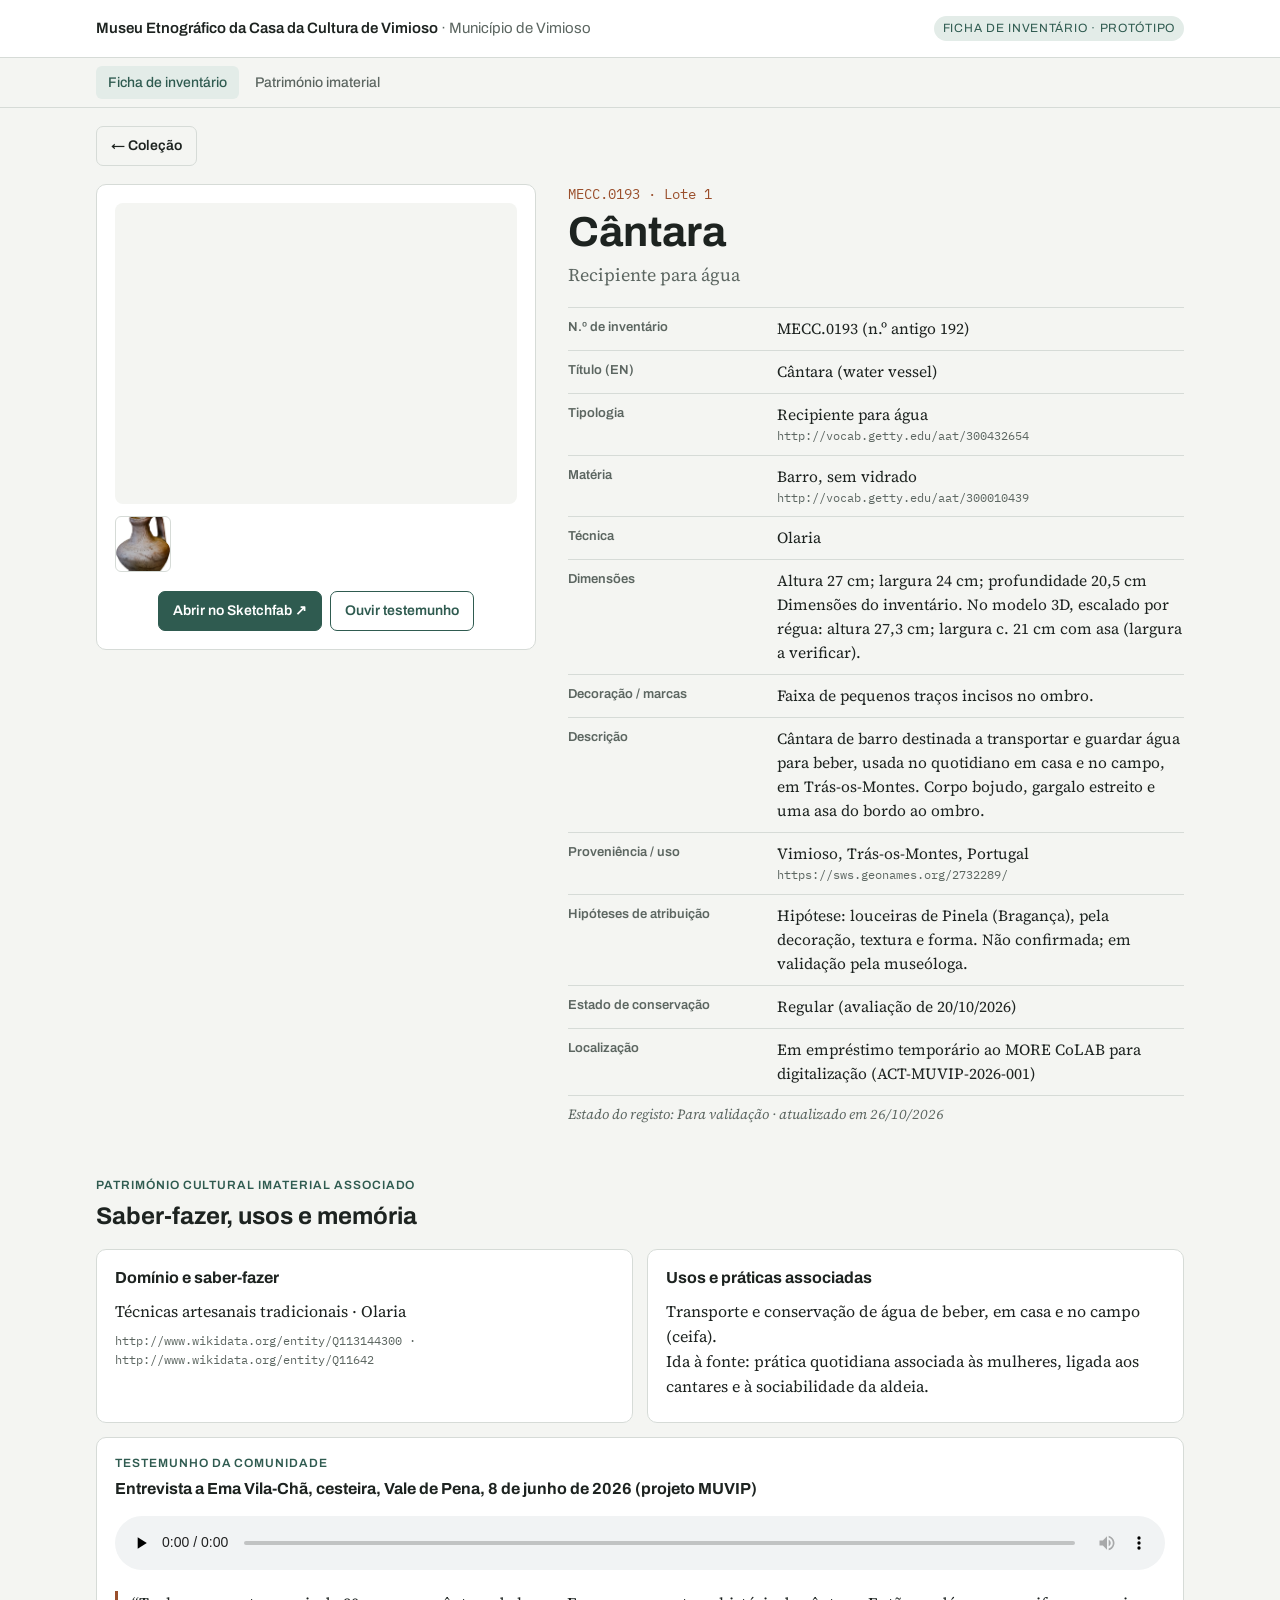
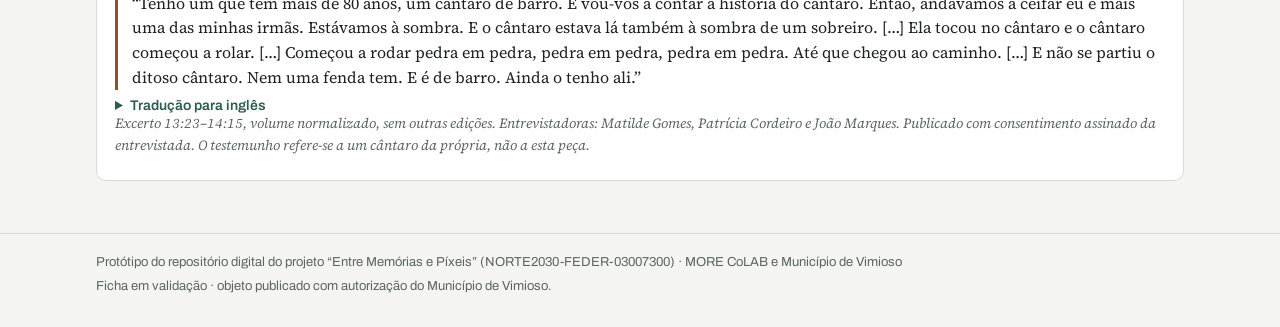
==== ficha.html @ 28cc8ef2 "Add files via upload" ====
<!doctype html>
<html lang="pt">
<head>
<meta charset="utf-8">
<meta name="viewport" content="width=device-width, initial-scale=1">
<title>Ficha de inventário – Coleção Digital da Casa da Cultura de Vimioso</title>
<link rel="preconnect" href="https://fonts.googleapis.com">
<link rel="preconnect" href="https://fonts.gstatic.com" crossorigin>
<link rel="stylesheet" href="https://fonts.googleapis.com/css2?family=Archivo:wght@400;500;600;700&family=Source+Serif+4:ital,opsz,wght@0,8..60,400;0,8..60,600;1,8..60,400&family=IBM+Plex+Mono:wght@400;500&display=swap">
<link rel="stylesheet" href="style.css">
<style>body{margin:0}</style>
</head>
<body>
<header class="mast">
  <div class="wrap">
    <div class="inst">Museu Etnográfico da Casa da Cultura de Vimioso <span>· Município de Vimioso</span></div>
    <span class="badge">Ficha de inventário · protótipo</span>
  </div>
</header>

<nav class="secbar" aria-label="Secções da ficha">
  <div class="wrap">
    <a href="#ficha" data-sec="ficha">Ficha de inventário</a>
    <a href="#pci" data-sec="pci">Património imaterial</a>
  </div>
</nav>

<main id="app" class="wrap"><p class="muted" style="padding-top:28px">A carregar a ficha…</p></main>

<footer>
  <div class="wrap">
    <span>Protótipo do repositório digital do projeto “Entre Memórias e Píxeis” (NORTE2030-FEDER-03007300) · MORE CoLAB e Município de Vimioso</span>
    <span>Ficha em validação · objeto publicado com autorização do Município de Vimioso.</span>
  </div>
</footer>

<script src="core.js"></script>
<script>
(function () {
  var C = COL, esc = C.esc, has = C.has, row = C.row, app = document.getElementById('app');
  var id = new URLSearchParams(location.search).get('id');
  var o, imgIndex = 0;

  function render() {
    var a = C.assess(o), imgs = o.images || [], im = imgs[imgIndex] || imgs[0];
    document.title = o.inv + ' ' + o.title_pt + ' – Coleção Digital da Casa da Cultura de Vimioso';
    var h = '<div class="crumbs"><a class="btn quiet" href="./">← Coleção</a></div>';
    h += '<section class="record" id="ficha"><div class="figure">';
    if (has(o.viewer_url)) h += '<iframe class="viewer3d" title="Modelo 3D – ' + esc(o.title_pt) + '" src="' + esc(o.viewer_url) + '" allow="autoplay; fullscreen; xr-spatial-tracking" allowfullscreen></iframe>';
    else h += '<div class="main">' + (im ? '<img src="' + esc(C.imgSrc(im)) + '" alt="' + esc(im.alt || o.title_pt) + '">' : '<span class="muted">Sem imagem</span>') + '</div>';
    if (has(o.viewer_url) && imgs.length) h += '<div class="thumbs">' + imgs.map(function (x, i) { return '<a href="' + esc(C.imgSrc(x)) + '" target="_blank" rel="noopener"><img src="' + esc(C.imgSrc(x)) + '" alt="' + esc(x.alt || '') + '" style="width:56px;height:56px;object-fit:cover;border:1px solid var(--rule);border-radius:6px"></a>'; }).join('') + '</div>';
    h += '<div class="actions">';
    if (has(o.viewer_page)) h += '<a class="btn solid" href="' + esc(o.viewer_page) + '" target="_blank" rel="noopener">Abrir no Sketchfab ↗</a>';
    if (has(o.testimony_audio) || has(o.testimony_quote)) h += '<a class="btn" href="#testemunho">Ouvir testemunho</a>';
    h += '</div></div><div>';
    h += '<div class="invno">' + esc(o.inv) + (has(o.lot) ? ' · ' + esc(o.lot) : '') + '</div><h1>' + esc(o.title_pt) + '</h1>';
    if (has(o.type_pt)) h += '<p class="sub">' + esc(o.type_pt) + '</p>';
    h += '<dl class="fields">';
    h += row('N.º de inventário', o.inv + (has(o.oldInv) ? '  (n.º antigo ' + o.oldInv + ')' : ''));
    h += row('Título (EN)', o.title_en);
    h += row('Tipologia', o.type_pt, o.type_uri);
    h += row('Matéria', o.material_pt, o.material_uri);
    h += row('Técnica', o.technique);
    h += row('Dimensões', C.extent(o) + (has(o.extent_note) ? '\n' + o.extent_note : ''));
    h += row('Decoração / marcas', o.decoration);
    h += row('Descrição', o.desc_pt);
    h += row('Proveniência / uso', o.provenance_pt, o.place_uri);
    h += row('Autoria / oficina', o.creator, o.creator_uri);
    h += row('Hipóteses de atribuição', o.attribution_note);
    h += row('Datação', [o.date, o.period].filter(has).join(' · '));
    h += row('Estado de conservação', o.condition ? o.condition + (o.condition_date ? ' (avaliação de ' + o.condition_date.split('-').reverse().join('/') + ')' : '') : '');
    h += row('Localização', o.location);
    h += '</dl><p class="note" style="margin-top:8px">Estado do registo: ' + esc(o.status || 'Rascunho') + (o.updatedAt ? ' · atualizado em ' + esc(o.updatedAt.split('-').reverse().join('/')) : '') + '</p></div></section>';

    if (has(o.ich_domain) || has(o.ich_core) || has(o.ich_uses) || has(o.testimony_quote)) {
      h += '<section class="block" id="pci"><div class="eyebrow">Património cultural imaterial associado</div><h2>Saber-fazer, usos e memória</h2><div class="cols">';
      if (has(o.ich_domain) || has(o.ich_core)) h += '<div class="panel"><h3>Domínio e saber-fazer</h3><p>' + esc([o.ich_domain, o.ich_core].filter(has).join(' · ')) + '</p><span class="uri">' + esc([o.ich_domain_uri, o.ich_core_uri].filter(has).join(' · ')) + '</span></div>';
      if (has(o.ich_uses)) h += '<div class="panel"><h3>Usos e práticas associadas</h3><p style="white-space:pre-line">' + esc(o.ich_uses) + '</p></div>';
      h += '</div>';
      if (has(o.testimony_quote) || has(o.testimony_audio)) {
        h += '<div class="panel voice" id="testemunho" style="margin-top:14px"><div class="eyebrow">Testemunho da comunidade</div>';
        if (has(o.testimony_ref)) h += '<h3 style="margin-top:4px">' + esc(o.testimony_ref) + '</h3>';
        if (has(o.testimony_audio)) h += '<audio controls preload="none" src="' + esc(o.testimony_audio) + '"></audio>';
        if (has(o.testimony_quote)) h += '<blockquote lang="pt">' + esc(o.testimony_quote) + '</blockquote>';
        if (has(o.testimony_quote_en)) h += '<details><summary style="font:600 14px var(--display);color:var(--schist);cursor:pointer">Tradução para inglês</summary><blockquote lang="en" class="muted">' + esc(o.testimony_quote_en) + '</blockquote></details>';
        if (has(o.testimony_credit)) h += '<p class="note">' + esc(o.testimony_credit) + '</p>';
        h += '</div>';
      }
      h += '</section>';
    }

    app.innerHTML = h;
    app.querySelectorAll('.filters button').forEach(function (b) {
      b.addEventListener('click', function () {
        app.querySelectorAll('.filters button').forEach(function (x) { x.setAttribute('aria-pressed', x === b ? 'true' : 'false'); });
        app.querySelectorAll('#edmRows tr').forEach(function (tr) { tr.hidden = !(b.dataset.f === 'all' || tr.dataset.s === b.dataset.f); });
      });
    });
    var links = document.querySelectorAll('.secbar a');
    links.forEach(function (l) { var t = document.getElementById(l.dataset.sec); l.hidden = !t; });
    if ('IntersectionObserver' in window) {
      var io = new IntersectionObserver(function (es) { es.forEach(function (e) { if (e.isIntersecting) links.forEach(function (a) { a.classList.toggle('on', a.dataset.sec === e.target.id); }); }); }, { rootMargin: '-40% 0px -55% 0px' });
      ['ficha', 'pci'].forEach(function (k) { var el = document.getElementById(k); if (el) io.observe(el); });
    }
    if (location.hash) { var tgt = document.getElementById(location.hash.slice(1)); if (tgt) tgt.scrollIntoView(); }
  }

  C.load().then(function (list) {
    o = list.filter(function (x) { return C.docId(x.inv) === id; })[0] || (id ? null : list[0]);
    if (!o) { app.innerHTML = '<div class="empty" style="margin-top:28px"><h3>Ficha não encontrada</h3><p><a class="btn" href="./">Voltar à coleção</a></p></div>'; return; }
    render();
  }).catch(function () { app.innerHTML = '<div class="empty" style="margin-top:28px"><h3>Não foi possível carregar a ficha</h3></div>'; });
})();
</script>
</body>
</html>
---- style.css ----
/* Layout: a collection register – a list of objects, and an inventory record that opens in view or edit mode. */
  :root {
    --paper: #f4f5f2; --sheet: #ffffff; --ink: #1d2320; --muted: #5c6661; --rule: #d6dbd7;
    --schist: #2f5b50; --schist-soft: #e3ece8; --clay: #9a4f2c;
    --ok: #2e6b3f; --ok-bg: #e2efe5; --wait: #8a5a00; --wait-bg: #f7ecd2; --miss: #a3322a; --miss-bg: #f6e0dd;
    --code-bg: #eef1ee; --field: #fbfcfb;
    --display: "Archivo", "Helvetica Neue", Arial, sans-serif;
    --body: "Source Serif 4", Georgia, "Times New Roman", serif;
    --mono: "IBM Plex Mono", ui-monospace, Menlo, Consolas, monospace;
  }
  @media (prefers-color-scheme: dark) {
    :root:not([data-theme="light"]) {
      --paper: #141816; --sheet: #1b201e; --ink: #e5ebe7; --muted: #9aa6a0; --rule: #2f3834;
      --schist: #7fb8a6; --schist-soft: #213430; --clay: #d08a62;
      --ok: #8fd1a0; --ok-bg: #1e3326; --wait: #e2b65c; --wait-bg: #3a2f17; --miss: #ec8f86; --miss-bg: #3b2220;
      --code-bg: #111513; --field: #161b19; color-scheme: dark;
    }
  }
  :root[data-theme="dark"] {
    --paper: #141816; --sheet: #1b201e; --ink: #e5ebe7; --muted: #9aa6a0; --rule: #2f3834;
    --schist: #7fb8a6; --schist-soft: #213430; --clay: #d08a62;
    --ok: #8fd1a0; --ok-bg: #1e3326; --wait: #e2b65c; --wait-bg: #3a2f17; --miss: #ec8f86; --miss-bg: #3b2220;
    --code-bg: #111513; --field: #161b19; color-scheme: dark;
  }
  * { box-sizing: border-box; }
  body { background: var(--paper); color: var(--ink); font-family: var(--body); font-size: 16px; line-height: 1.55; }
  a { color: var(--schist); text-underline-offset: 2px; }
  :focus-visible { outline: 2px solid var(--schist); outline-offset: 2px; }
  h1, h2, h3 { font-family: var(--display); text-wrap: balance; margin: 0; }
  .wrap { max-width: 1120px; margin: 0 auto; padding-left: max(16px, env(safe-area-inset-left, 0px)); padding-right: max(16px, env(safe-area-inset-right, 0px)); }
  .mast { background: var(--sheet); border-bottom: 1px solid var(--rule); }
  .mast .wrap { padding-block: 16px; display: flex; flex-wrap: wrap; gap: 8px 20px; align-items: center; justify-content: space-between; }
  .inst { font-family: var(--display); font-weight: 600; font-size: 15px; }
  .inst span { color: var(--muted); font-weight: 400; }
  .badge { font-family: var(--display); font-size: 12px; letter-spacing: 0.06em; text-transform: uppercase; color: var(--schist); background: var(--schist-soft); padding: 3px 9px; border-radius: 99px; }
  .btn { font-family: var(--display); font-size: 14px; font-weight: 600; text-decoration: none; display: inline-flex; align-items: center; gap: 6px; padding: 8px 14px; border-radius: 7px; border: 1px solid var(--schist); color: var(--schist); background: transparent; cursor: pointer; }
  .btn.solid { background: var(--schist); color: var(--sheet); }
  .btn.quiet { border-color: var(--rule); color: var(--ink); }
  .btn.danger { border-color: var(--miss); color: var(--miss); }
  .btn[disabled] { opacity: 0.5; cursor: not-allowed; }
  .muted { color: var(--muted); }
  .note { font-size: 14px; color: var(--muted); font-style: italic; }
  .uri { font-family: var(--mono); font-size: 12px; color: var(--muted); display: block; overflow-wrap: anywhere; }
  .chip { font-family: var(--display); font-size: 12px; font-weight: 600; padding: 2px 8px; border-radius: 99px; white-space: nowrap; display: inline-block; }
  .chip.ok { color: var(--ok); background: var(--ok-bg); } .chip.wait { color: var(--wait); background: var(--wait-bg); } .chip.miss { color: var(--miss); background: var(--miss-bg); }
  .chip.st { color: var(--schist); background: var(--schist-soft); }
  .banner { margin-top: 16px; padding: 10px 14px; border-radius: 8px; background: var(--wait-bg); color: var(--wait); font-family: var(--display); font-size: 14px; }

  /* Register view */
  .head { padding-block: 28px 12px; display: flex; flex-wrap: wrap; gap: 16px; align-items: end; justify-content: space-between; }
  .head h1 { font-size: clamp(26px, 4vw, 36px); }
  .head p { margin: 4px 0 0; color: var(--muted); }
  .stats { display: grid; grid-template-columns: repeat(auto-fit, minmax(150px, 1fr)); gap: 12px; margin: 8px 0 20px; }
  .stat { background: var(--sheet); border: 1px solid var(--rule); border-radius: 10px; padding: 12px 14px; }
  .stat b { display: block; font-family: var(--display); font-size: 24px; font-variant-numeric: tabular-nums; }
  .stat span { font-family: var(--display); font-size: 12.5px; color: var(--muted); }
  .toolbar { display: flex; flex-wrap: wrap; gap: 8px; align-items: center; margin-bottom: 14px; }
  .toolbar input, .toolbar select { font: 15px var(--display); padding: 8px 10px; border-radius: 7px; border: 1px solid var(--rule); background: var(--sheet); color: var(--ink); min-width: 0; }
  .toolbar input { flex: 1 1 220px; }
  .grid { display: grid; grid-template-columns: repeat(auto-fill, minmax(230px, 1fr)); gap: 14px; }
  .card { background: var(--sheet); border: 1px solid var(--rule); border-radius: 10px; overflow: hidden; display: flex; flex-direction: column; text-align: left; cursor: pointer; padding: 0; font: inherit; color: inherit; }
  .card:hover { border-color: var(--schist); }
  .card .ph { aspect-ratio: 4 / 3; background: var(--code-bg); display: grid; place-items: center; overflow: hidden; }
  .card .ph img { width: 100%; height: 100%; object-fit: contain; }
  .card .ph span { font-family: var(--display); font-size: 13px; color: var(--muted); }
  .card .bd { padding: 12px 14px 14px; display: grid; gap: 6px; }
  .card .inv { font-family: var(--mono); font-size: 12.5px; color: var(--clay); }
  .card h3 { font-size: 17px; }
  .card .row { display: flex; flex-wrap: wrap; gap: 6px; align-items: center; }
  .meter { height: 6px; border-radius: 99px; background: var(--rule); overflow: hidden; }
  .meter i { display: block; height: 100%; background: var(--schist); }
  .empty { background: var(--sheet); border: 1px dashed var(--rule); border-radius: 10px; padding: 32px 20px; text-align: center; }
  .empty h3 { margin-bottom: 6px; }

  /* Record */
  .crumbs { padding-block: 18px 0; display: flex; flex-wrap: wrap; gap: 8px; align-items: center; justify-content: space-between; }
  .crumbs .acts { display: flex; flex-wrap: wrap; gap: 8px; }
  .record { padding-block: 18px 8px; display: grid; grid-template-columns: minmax(0, 5fr) minmax(0, 7fr); gap: 32px; align-items: start; }
  .figure { background: var(--sheet); border: 1px solid var(--rule); border-radius: 10px; padding: 18px; display: grid; gap: 12px; }
  .figure .main { display: grid; place-items: center; min-height: 220px; background: var(--paper); border-radius: 8px; overflow: hidden; }
  .figure .main img { display: block; max-width: 100%; max-height: 460px; height: auto; }
  .thumbs { display: flex; gap: 8px; flex-wrap: wrap; }
  .thumbs button { width: 56px; height: 56px; padding: 0; border: 1px solid var(--rule); border-radius: 6px; background: var(--paper); overflow: hidden; cursor: pointer; }
  .thumbs button.on { border-color: var(--schist); }
  .thumbs img { width: 100%; height: 100%; object-fit: cover; }
  .figure .actions { display: flex; flex-wrap: wrap; gap: 8px; justify-content: center; }
  .invno { font-family: var(--mono); font-size: 14px; color: var(--clay); }
  .record h1 { font-size: clamp(28px, 5vw, 42px); line-height: 1.08; margin-top: 4px; }
  .record .sub { color: var(--muted); font-size: 18px; margin: 6px 0 18px; }
  dl.fields { display: grid; grid-template-columns: minmax(120px, 34%) minmax(0, 1fr); margin: 0; border-top: 1px solid var(--rule); }
  dl.fields dt, dl.fields dd { padding: 9px 0; border-bottom: 1px solid var(--rule); margin: 0; }
  dl.fields dt { font-family: var(--display); font-size: 13px; font-weight: 600; color: var(--muted); padding-right: 12px; }
  dl.fields dd { font-size: 15.5px; min-width: 0; white-space: pre-line; }
  section.block { padding-block: 28px 4px; }
  .eyebrow { font-family: var(--display); font-size: 12px; font-weight: 600; letter-spacing: 0.08em; text-transform: uppercase; color: var(--schist); }
  section.block h2 { font-size: 24px; margin: 4px 0 14px; }
  .cols { display: grid; grid-template-columns: repeat(auto-fit, minmax(260px, 1fr)); gap: 14px; }
  .panel { background: var(--sheet); border: 1px solid var(--rule); border-radius: 10px; padding: 16px 18px; min-width: 0; }
  .panel h3 { font-size: 16px; margin-bottom: 8px; }
  .panel p { margin: 0 0 8px; }
  .voice blockquote { margin: 8px 0; padding-left: 14px; border-left: 3px solid var(--clay); white-space: pre-line; }
  .voice audio { width: 100%; margin: 6px 0; }
  .tierline { display: flex; gap: 6px; margin: 8px 0; }
  .tierline span { flex: 1; text-align: center; font-family: var(--display); font-size: 13px; font-weight: 600; padding: 5px 0; border-radius: 6px; border: 1px solid var(--rule); color: var(--muted); }
  .tierline span.now { background: var(--schist); border-color: var(--schist); color: var(--sheet); }
  .checks { list-style: none; margin: 0; padding: 0; display: grid; gap: 6px; }
  .checks li { display: flex; gap: 8px; align-items: baseline; font-size: 14.5px; }
  pre.xml { margin: 0; background: var(--code-bg); border-radius: 8px; padding: 14px; font-family: var(--mono); font-size: 12px; line-height: 1.5; overflow-x: auto; max-height: 420px; }
  .xmlbar { display: flex; flex-wrap: wrap; gap: 8px; align-items: center; justify-content: space-between; margin-bottom: 8px; }

  /* Form */
  form.edit { padding-block: 18px 40px; display: grid; gap: 18px; }
  fieldset { border: 1px solid var(--rule); border-radius: 10px; background: var(--sheet); padding: 16px 18px 18px; margin: 0; min-width: 0; }
  legend { font-family: var(--display); font-weight: 700; font-size: 15px; padding: 0 6px; }
  .fgrid { display: grid; grid-template-columns: repeat(auto-fit, minmax(240px, 1fr)); gap: 12px 16px; }
  .f { display: grid; gap: 4px; min-width: 0; }
  .f.wide { grid-column: 1 / -1; }
  .f label { font-family: var(--display); font-size: 13px; font-weight: 600; }
  .f label .edm { font-family: var(--mono); font-weight: 400; font-size: 11.5px; color: var(--muted); margin-left: 6px; }
  .f input, .f select, .f textarea { font: 15px var(--body); padding: 8px 10px; border: 1px solid var(--rule); border-radius: 7px; background: var(--field); color: var(--ink); width: 100%; min-width: 0; }
  .f textarea { min-height: 84px; resize: vertical; }
  .f small { font-family: var(--display); font-size: 12px; color: var(--muted); }
  .imgs { display: flex; flex-wrap: wrap; gap: 10px; align-items: center; }
  .imgs .it { position: relative; width: 96px; height: 96px; border: 1px solid var(--rule); border-radius: 8px; overflow: hidden; background: var(--paper); }
  .imgs .it img { width: 100%; height: 100%; object-fit: cover; }
  .imgs .it button { position: absolute; top: 4px; right: 4px; font: 600 12px var(--display); border: 0; border-radius: 99px; padding: 2px 7px; background: var(--sheet); color: var(--miss); cursor: pointer; }
  .imgs .it .first { position: absolute; left: 4px; bottom: 4px; font: 600 11px var(--display); background: var(--schist); color: var(--sheet); border-radius: 4px; padding: 1px 5px; }
  .savebar { position: sticky; bottom: 0; background: var(--paper); border-top: 1px solid var(--rule); padding-block: 12px calc(12px + env(safe-area-inset-bottom, 0px)); display: flex; flex-wrap: wrap; gap: 8px; align-items: center; justify-content: space-between; }
  .msg { font-family: var(--display); font-size: 14px; }
  .msg.err { color: var(--miss); } .msg.ok { color: var(--ok); }
  .confirm { display: inline-flex; gap: 8px; align-items: center; font-family: var(--display); font-size: 14px; }

  footer { margin-top: 48px; border-top: 1px solid var(--rule); }
  footer .wrap { padding-block: 18px 30px; font-family: var(--display); font-size: 13px; color: var(--muted); display: grid; gap: 4px; }
  @media (max-width: 760px) {
    .record { grid-template-columns: minmax(0, 1fr); gap: 18px; }
    dl.fields { grid-template-columns: minmax(0, 1fr); }
    dl.fields dt { border-bottom: 0; padding-bottom: 0; }
  }
  .viewer3d { width: 100%; aspect-ratio: 4 / 3; border: 0; border-radius: 8px; display: block; background: var(--paper); }

  body::before { content: ""; position: fixed; inset: 0 0 auto; height: env(safe-area-inset-top, 0px); z-index: 10; background: var(--paper); }
  .secbar { position: sticky; top: env(safe-area-inset-top, 0px); z-index: 5; background: var(--paper); border-bottom: 1px solid var(--rule); }
  .secbar .wrap { display: flex; gap: 4px; overflow-x: auto; padding-block: 8px; scrollbar-width: none; }
  .secbar a { font-family: var(--display); font-size: 14px; font-weight: 500; text-decoration: none; color: var(--muted); padding: 6px 12px; border-radius: 6px; white-space: nowrap; }
  .secbar a:hover { color: var(--ink); background: var(--schist-soft); }
  .secbar a.on { color: var(--schist); background: var(--schist-soft); }
  section.block, section.record { scroll-margin-top: 64px; }
  .filters { display: flex; flex-wrap: wrap; gap: 6px; margin: 4px 0 12px; }
  .filters button { font-family: var(--display); font-size: 13px; font-weight: 500; padding: 5px 11px; border-radius: 99px; border: 1px solid var(--rule); background: var(--sheet); color: var(--ink); cursor: pointer; }
  .filters button[aria-pressed="true"] { border-color: var(--schist); color: var(--schist); background: var(--schist-soft); }
  .tablewrap { overflow-x: auto; border: 1px solid var(--rule); border-radius: 10px; background: var(--sheet); }
  table { border-collapse: collapse; width: 100%; min-width: 640px; font-size: 14px; }
  th, td { text-align: left; vertical-align: top; padding: 8px 12px; border-bottom: 1px solid var(--rule); }
  th { font-family: var(--display); font-size: 12px; font-weight: 600; letter-spacing: 0.04em; text-transform: uppercase; color: var(--muted); }
  td.prop { font-family: var(--mono); font-size: 12.5px; white-space: nowrap; }
  td.grp { font-family: var(--display); font-size: 13px; }
  td.val { overflow-wrap: anywhere; }
  tr:last-child td { border-bottom: 0; }
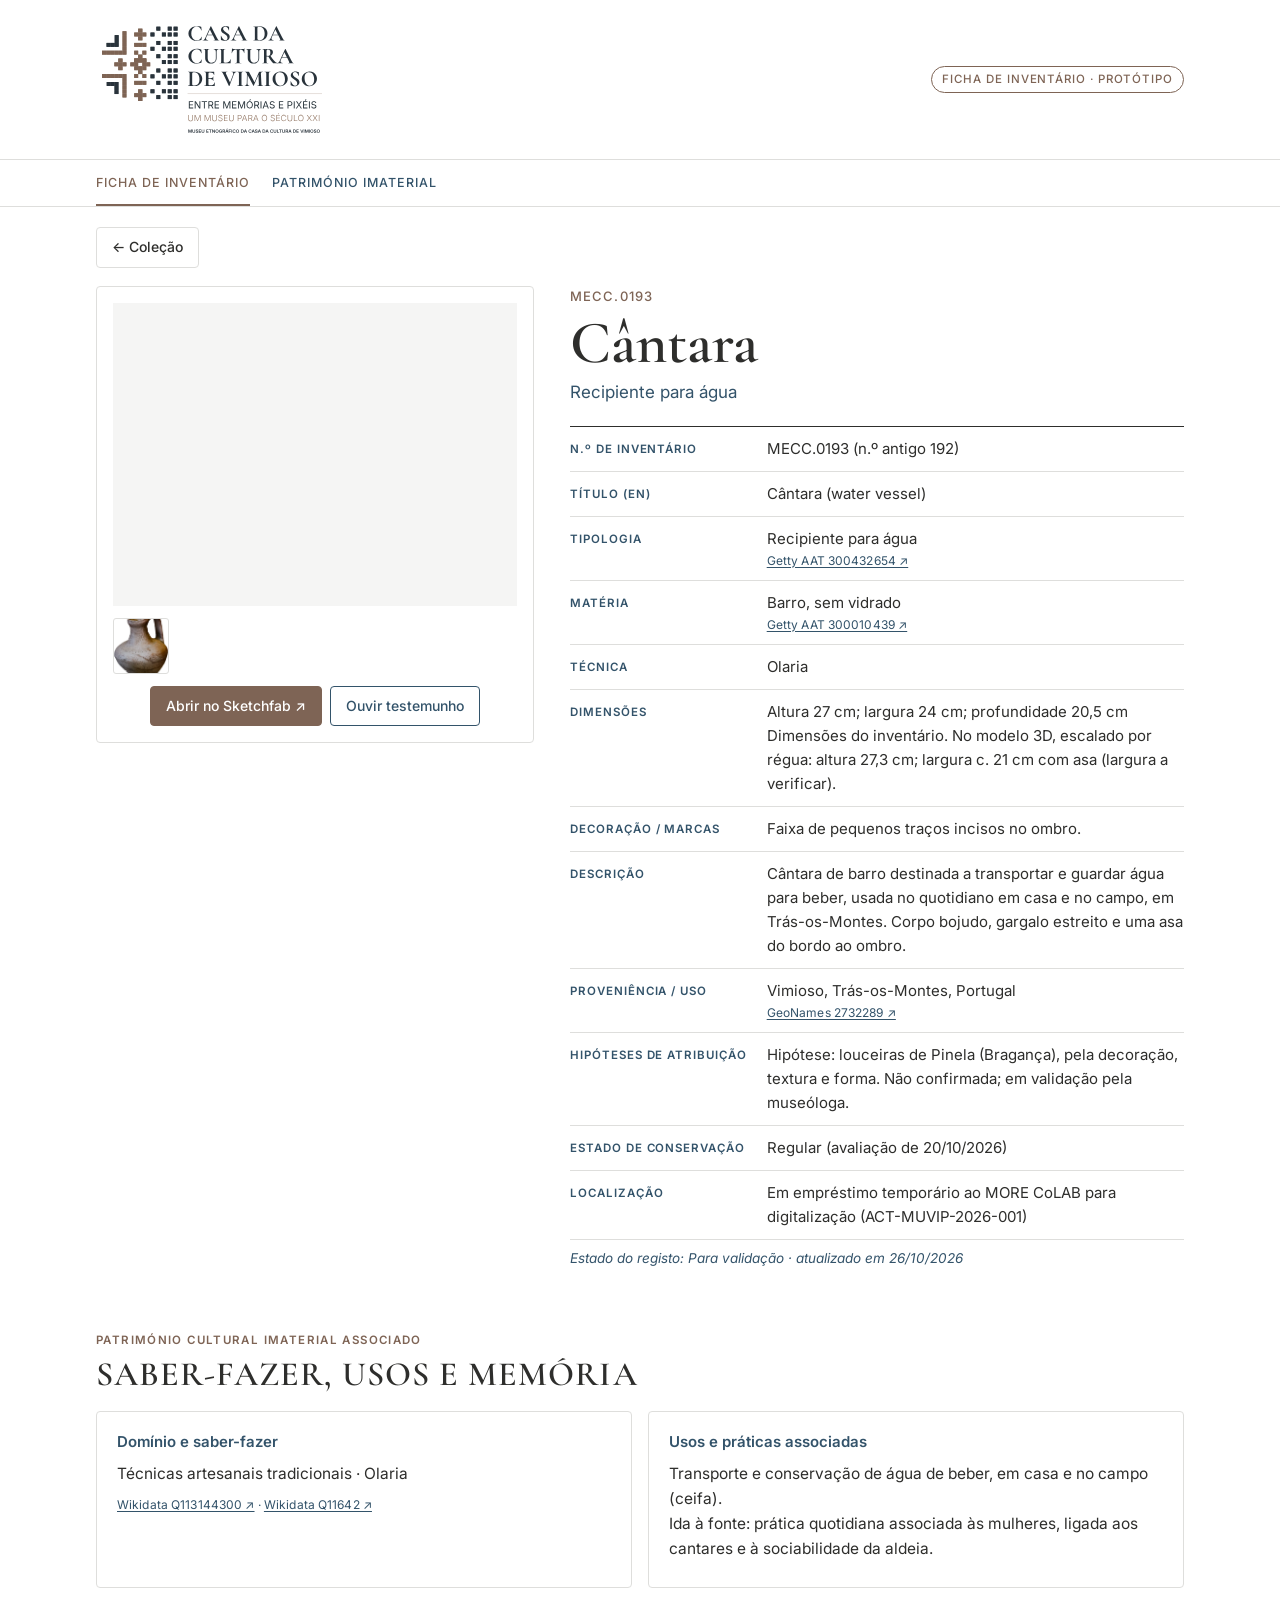
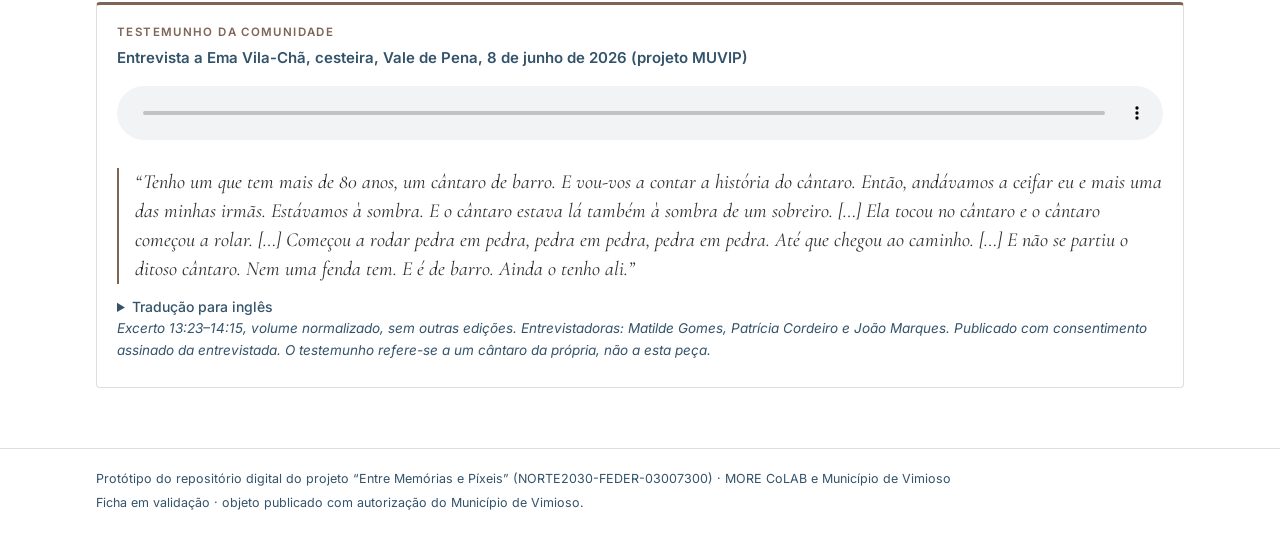
==== commit 779ceb4e: "Add files via upload" ====
--- a/ficha.html
+++ b/ficha.html
@@ -6,14 +6,13 @@
 <title>Ficha de inventário – Coleção Digital da Casa da Cultura de Vimioso</title>
 <link rel="preconnect" href="https://fonts.googleapis.com">
 <link rel="preconnect" href="https://fonts.gstatic.com" crossorigin>
-<link rel="stylesheet" href="https://fonts.googleapis.com/css2?family=Archivo:wght@400;500;600;700&family=Source+Serif+4:ital,opsz,wght@0,8..60,400;0,8..60,600;1,8..60,400&family=IBM+Plex+Mono:wght@400;500&display=swap">
+<link rel="stylesheet" href="https://fonts.googleapis.com/css2?family=Cormorant+Garamond:ital,wght@0,500;0,600;0,700;1,500&family=Inter:wght@400;500;600&display=swap">
 <link rel="stylesheet" href="style.css">
-<style>body{margin:0}</style>
 </head>
 <body>
 <header class="mast">
   <div class="wrap">
-    <div class="inst">Museu Etnográfico da Casa da Cultura de Vimioso <span>· Município de Vimioso</span></div>
+    <a class="logo" href="./"><img src="img/logo-ccv-projeto.svg" alt="Casa da Cultura de Vimioso – Entre Memórias e Pixéis: um museu para o século XXI"></a>
     <span class="badge">Ficha de inventário · protótipo</span>
   </div>
 </header>
@@ -48,12 +47,12 @@
     h += '<section class="record" id="ficha"><div class="figure">';
     if (has(o.viewer_url)) h += '<iframe class="viewer3d" title="Modelo 3D – ' + esc(o.title_pt) + '" src="' + esc(o.viewer_url) + '" allow="autoplay; fullscreen; xr-spatial-tracking" allowfullscreen></iframe>';
     else h += '<div class="main">' + (im ? '<img src="' + esc(C.imgSrc(im)) + '" alt="' + esc(im.alt || o.title_pt) + '">' : '<span class="muted">Sem imagem</span>') + '</div>';
-    if (has(o.viewer_url) && imgs.length) h += '<div class="thumbs">' + imgs.map(function (x, i) { return '<a href="' + esc(C.imgSrc(x)) + '" target="_blank" rel="noopener"><img src="' + esc(C.imgSrc(x)) + '" alt="' + esc(x.alt || '') + '" style="width:56px;height:56px;object-fit:cover;border:1px solid var(--rule);border-radius:6px"></a>'; }).join('') + '</div>';
+    if (has(o.viewer_url) && imgs.length) h += '<div class="thumbs">' + imgs.map(function (x, i) { return '<a href="' + esc(C.imgSrc(x)) + '" target="_blank" rel="noopener"><img src="' + esc(C.imgSrc(x)) + '" alt="' + esc(x.alt || '') + '"></a>'; }).join('') + '</div>';
     h += '<div class="actions">';
     if (has(o.viewer_page)) h += '<a class="btn solid" href="' + esc(o.viewer_page) + '" target="_blank" rel="noopener">Abrir no Sketchfab ↗</a>';
     if (has(o.testimony_audio) || has(o.testimony_quote)) h += '<a class="btn" href="#testemunho">Ouvir testemunho</a>';
     h += '</div></div><div>';
-    h += '<div class="invno">' + esc(o.inv) + (has(o.lot) ? ' · ' + esc(o.lot) : '') + '</div><h1>' + esc(o.title_pt) + '</h1>';
+    h += '<div class="invno">' + esc(o.inv) + '</div><h1>' + esc(o.title_pt) + '</h1>';
     if (has(o.type_pt)) h += '<p class="sub">' + esc(o.type_pt) + '</p>';
     h += '<dl class="fields">';
     h += row('N.º de inventário', o.inv + (has(o.oldInv) ? '  (n.º antigo ' + o.oldInv + ')' : ''));
@@ -74,7 +73,7 @@
 
     if (has(o.ich_domain) || has(o.ich_core) || has(o.ich_uses) || has(o.testimony_quote)) {
       h += '<section class="block" id="pci"><div class="eyebrow">Património cultural imaterial associado</div><h2>Saber-fazer, usos e memória</h2><div class="cols">';
-      if (has(o.ich_domain) || has(o.ich_core)) h += '<div class="panel"><h3>Domínio e saber-fazer</h3><p>' + esc([o.ich_domain, o.ich_core].filter(has).join(' · ')) + '</p><span class="uri">' + esc([o.ich_domain_uri, o.ich_core_uri].filter(has).join(' · ')) + '</span></div>';
+      if (has(o.ich_domain) || has(o.ich_core)) h += '<div class="panel"><h3>Domínio e saber-fazer</h3><p>' + esc([o.ich_domain, o.ich_core].filter(has).join(' · ')) + '</p>' + C.uris(o.ich_domain_uri, o.ich_core_uri) + '</div>';
       if (has(o.ich_uses)) h += '<div class="panel"><h3>Usos e práticas associadas</h3><p style="white-space:pre-line">' + esc(o.ich_uses) + '</p></div>';
       h += '</div>';
       if (has(o.testimony_quote) || has(o.testimony_audio)) {
@@ -82,7 +81,7 @@
         if (has(o.testimony_ref)) h += '<h3 style="margin-top:4px">' + esc(o.testimony_ref) + '</h3>';
         if (has(o.testimony_audio)) h += '<audio controls preload="none" src="' + esc(o.testimony_audio) + '"></audio>';
         if (has(o.testimony_quote)) h += '<blockquote lang="pt">' + esc(o.testimony_quote) + '</blockquote>';
-        if (has(o.testimony_quote_en)) h += '<details><summary style="font:600 14px var(--display);color:var(--schist);cursor:pointer">Tradução para inglês</summary><blockquote lang="en" class="muted">' + esc(o.testimony_quote_en) + '</blockquote></details>';
+        if (has(o.testimony_quote_en)) h += '<details><summary>Tradução para inglês</summary><blockquote lang="en" class="muted">' + esc(o.testimony_quote_en) + '</blockquote></details>';
         if (has(o.testimony_credit)) h += '<p class="note">' + esc(o.testimony_credit) + '</p>';
         h += '</div>';
       }
--- a/style.css
+++ b/style.css
@@ -1,159 +1,114 @@
-/* Layout: a collection register – a list of objects, and an inventory record that opens in view or edit mode. */
-  :root {
-    --paper: #f4f5f2; --sheet: #ffffff; --ink: #1d2320; --muted: #5c6661; --rule: #d6dbd7;
-    --schist: #2f5b50; --schist-soft: #e3ece8; --clay: #9a4f2c;
-    --ok: #2e6b3f; --ok-bg: #e2efe5; --wait: #8a5a00; --wait-bg: #f7ecd2; --miss: #a3322a; --miss-bg: #f6e0dd;
-    --code-bg: #eef1ee; --field: #fbfcfb;
-    --display: "Archivo", "Helvetica Neue", Arial, sans-serif;
-    --body: "Source Serif 4", Georgia, "Times New Roman", serif;
-    --mono: "IBM Plex Mono", ui-monospace, Menlo, Consolas, monospace;
-  }
-  @media (prefers-color-scheme: dark) {
-    :root:not([data-theme="light"]) {
-      --paper: #141816; --sheet: #1b201e; --ink: #e5ebe7; --muted: #9aa6a0; --rule: #2f3834;
-      --schist: #7fb8a6; --schist-soft: #213430; --clay: #d08a62;
-      --ok: #8fd1a0; --ok-bg: #1e3326; --wait: #e2b65c; --wait-bg: #3a2f17; --miss: #ec8f86; --miss-bg: #3b2220;
-      --code-bg: #111513; --field: #161b19; color-scheme: dark;
-    }
-  }
-  :root[data-theme="dark"] {
-    --paper: #141816; --sheet: #1b201e; --ink: #e5ebe7; --muted: #9aa6a0; --rule: #2f3834;
-    --schist: #7fb8a6; --schist-soft: #213430; --clay: #d08a62;
-    --ok: #8fd1a0; --ok-bg: #1e3326; --wait: #e2b65c; --wait-bg: #3a2f17; --miss: #ec8f86; --miss-bg: #3b2220;
-    --code-bg: #111513; --field: #161b19; color-scheme: dark;
-  }
-  * { box-sizing: border-box; }
-  body { background: var(--paper); color: var(--ink); font-family: var(--body); font-size: 16px; line-height: 1.55; }
-  a { color: var(--schist); text-underline-offset: 2px; }
-  :focus-visible { outline: 2px solid var(--schist); outline-offset: 2px; }
-  h1, h2, h3 { font-family: var(--display); text-wrap: balance; margin: 0; }
-  .wrap { max-width: 1120px; margin: 0 auto; padding-left: max(16px, env(safe-area-inset-left, 0px)); padding-right: max(16px, env(safe-area-inset-right, 0px)); }
-  .mast { background: var(--sheet); border-bottom: 1px solid var(--rule); }
-  .mast .wrap { padding-block: 16px; display: flex; flex-wrap: wrap; gap: 8px 20px; align-items: center; justify-content: space-between; }
-  .inst { font-family: var(--display); font-weight: 600; font-size: 15px; }
-  .inst span { color: var(--muted); font-weight: 400; }
-  .badge { font-family: var(--display); font-size: 12px; letter-spacing: 0.06em; text-transform: uppercase; color: var(--schist); background: var(--schist-soft); padding: 3px 9px; border-radius: 99px; }
-  .btn { font-family: var(--display); font-size: 14px; font-weight: 600; text-decoration: none; display: inline-flex; align-items: center; gap: 6px; padding: 8px 14px; border-radius: 7px; border: 1px solid var(--schist); color: var(--schist); background: transparent; cursor: pointer; }
-  .btn.solid { background: var(--schist); color: var(--sheet); }
-  .btn.quiet { border-color: var(--rule); color: var(--ink); }
-  .btn.danger { border-color: var(--miss); color: var(--miss); }
-  .btn[disabled] { opacity: 0.5; cursor: not-allowed; }
-  .muted { color: var(--muted); }
-  .note { font-size: 14px; color: var(--muted); font-style: italic; }
-  .uri { font-family: var(--mono); font-size: 12px; color: var(--muted); display: block; overflow-wrap: anywhere; }
-  .chip { font-family: var(--display); font-size: 12px; font-weight: 600; padding: 2px 8px; border-radius: 99px; white-space: nowrap; display: inline-block; }
-  .chip.ok { color: var(--ok); background: var(--ok-bg); } .chip.wait { color: var(--wait); background: var(--wait-bg); } .chip.miss { color: var(--miss); background: var(--miss-bg); }
-  .chip.st { color: var(--schist); background: var(--schist-soft); }
-  .banner { margin-top: 16px; padding: 10px 14px; border-radius: 8px; background: var(--wait-bg); color: var(--wait); font-family: var(--display); font-size: 14px; }
+/* Coleção digital – Casa da Cultura de Vimioso
+   Identidade visual segundo o Manual de Identidade Visual da Casa da Cultura de Vimioso (2026):
+   cores castanho #7E6455, branco #FFFFFF, preto-carvão #2E2E2C, azul-petróleo #33536A;
+   Cormorant Garamond nos títulos, Inter no texto. */
+:root {
+  --castanho: #7E6455; --branco: #FFFFFF; --carvao: #2E2E2C; --petroleo: #33536A;
+  /* filetes e fundos discretos: tons claros das cores da paleta, só com função de separação */
+  --rule: #DEDEDC; --tint: #F5F5F4;
+  --title: "Cormorant Garamond", Garamond, "Times New Roman", serif;
+  --text: "Inter", "Helvetica Neue", Arial, sans-serif;
+  color-scheme: light;
+}
+* { box-sizing: border-box; }
+html { background: var(--branco); }
+body { margin: 0; background: var(--branco); color: var(--carvao); font-family: var(--text); font-size: 15.5px; line-height: 1.6; }
+a { color: var(--petroleo); text-underline-offset: 2px; }
+:focus-visible { outline: 2px solid var(--petroleo); outline-offset: 2px; }
+h1, h2, h3 { margin: 0; text-wrap: balance; }
+h1, h2 { font-family: var(--title); font-weight: 600; color: var(--carvao); }
+h3 { font-family: var(--text); font-weight: 600; color: var(--petroleo); }
+.wrap { max-width: 1120px; margin: 0 auto; padding-left: max(16px, env(safe-area-inset-left, 0px)); padding-right: max(16px, env(safe-area-inset-right, 0px)); }
 
-  /* Register view */
-  .head { padding-block: 28px 12px; display: flex; flex-wrap: wrap; gap: 16px; align-items: end; justify-content: space-between; }
-  .head h1 { font-size: clamp(26px, 4vw, 36px); }
-  .head p { margin: 4px 0 0; color: var(--muted); }
-  .stats { display: grid; grid-template-columns: repeat(auto-fit, minmax(150px, 1fr)); gap: 12px; margin: 8px 0 20px; }
-  .stat { background: var(--sheet); border: 1px solid var(--rule); border-radius: 10px; padding: 12px 14px; }
-  .stat b { display: block; font-family: var(--display); font-size: 24px; font-variant-numeric: tabular-nums; }
-  .stat span { font-family: var(--display); font-size: 12.5px; color: var(--muted); }
-  .toolbar { display: flex; flex-wrap: wrap; gap: 8px; align-items: center; margin-bottom: 14px; }
-  .toolbar input, .toolbar select { font: 15px var(--display); padding: 8px 10px; border-radius: 7px; border: 1px solid var(--rule); background: var(--sheet); color: var(--ink); min-width: 0; }
-  .toolbar input { flex: 1 1 220px; }
-  .grid { display: grid; grid-template-columns: repeat(auto-fill, minmax(230px, 1fr)); gap: 14px; }
-  .card { background: var(--sheet); border: 1px solid var(--rule); border-radius: 10px; overflow: hidden; display: flex; flex-direction: column; text-align: left; cursor: pointer; padding: 0; font: inherit; color: inherit; }
-  .card:hover { border-color: var(--schist); }
-  .card .ph { aspect-ratio: 4 / 3; background: var(--code-bg); display: grid; place-items: center; overflow: hidden; }
-  .card .ph img { width: 100%; height: 100%; object-fit: contain; }
-  .card .ph span { font-family: var(--display); font-size: 13px; color: var(--muted); }
-  .card .bd { padding: 12px 14px 14px; display: grid; gap: 6px; }
-  .card .inv { font-family: var(--mono); font-size: 12.5px; color: var(--clay); }
-  .card h3 { font-size: 17px; }
-  .card .row { display: flex; flex-wrap: wrap; gap: 6px; align-items: center; }
-  .meter { height: 6px; border-radius: 99px; background: var(--rule); overflow: hidden; }
-  .meter i { display: block; height: 100%; background: var(--schist); }
-  .empty { background: var(--sheet); border: 1px dashed var(--rule); border-radius: 10px; padding: 32px 20px; text-align: center; }
-  .empty h3 { margin-bottom: 6px; }
+/* Cabeçalho com a marca do projeto (versão horizontal a cores, sobre fundo branco; largura mínima 180 px) */
+.mast { background: var(--branco); border-bottom: 1px solid var(--rule); }
+.mast .wrap { padding-block: 20px; display: flex; flex-wrap: wrap; gap: 12px 24px; align-items: center; justify-content: space-between; }
+.mast .logo { display: block; padding: 6px; }
+.mast .logo img { display: block; width: 220px; height: auto; }
+.badge { font-size: 11.5px; font-weight: 500; letter-spacing: 0.08em; text-transform: uppercase; color: var(--castanho); border: 1px solid var(--castanho); padding: 3px 10px; border-radius: 99px; }
 
-  /* Record */
-  .crumbs { padding-block: 18px 0; display: flex; flex-wrap: wrap; gap: 8px; align-items: center; justify-content: space-between; }
-  .crumbs .acts { display: flex; flex-wrap: wrap; gap: 8px; }
-  .record { padding-block: 18px 8px; display: grid; grid-template-columns: minmax(0, 5fr) minmax(0, 7fr); gap: 32px; align-items: start; }
-  .figure { background: var(--sheet); border: 1px solid var(--rule); border-radius: 10px; padding: 18px; display: grid; gap: 12px; }
-  .figure .main { display: grid; place-items: center; min-height: 220px; background: var(--paper); border-radius: 8px; overflow: hidden; }
-  .figure .main img { display: block; max-width: 100%; max-height: 460px; height: auto; }
-  .thumbs { display: flex; gap: 8px; flex-wrap: wrap; }
-  .thumbs button { width: 56px; height: 56px; padding: 0; border: 1px solid var(--rule); border-radius: 6px; background: var(--paper); overflow: hidden; cursor: pointer; }
-  .thumbs button.on { border-color: var(--schist); }
-  .thumbs img { width: 100%; height: 100%; object-fit: cover; }
-  .figure .actions { display: flex; flex-wrap: wrap; gap: 8px; justify-content: center; }
-  .invno { font-family: var(--mono); font-size: 14px; color: var(--clay); }
-  .record h1 { font-size: clamp(28px, 5vw, 42px); line-height: 1.08; margin-top: 4px; }
-  .record .sub { color: var(--muted); font-size: 18px; margin: 6px 0 18px; }
-  dl.fields { display: grid; grid-template-columns: minmax(120px, 34%) minmax(0, 1fr); margin: 0; border-top: 1px solid var(--rule); }
-  dl.fields dt, dl.fields dd { padding: 9px 0; border-bottom: 1px solid var(--rule); margin: 0; }
-  dl.fields dt { font-family: var(--display); font-size: 13px; font-weight: 600; color: var(--muted); padding-right: 12px; }
-  dl.fields dd { font-size: 15.5px; min-width: 0; white-space: pre-line; }
-  section.block { padding-block: 28px 4px; }
-  .eyebrow { font-family: var(--display); font-size: 12px; font-weight: 600; letter-spacing: 0.08em; text-transform: uppercase; color: var(--schist); }
-  section.block h2 { font-size: 24px; margin: 4px 0 14px; }
-  .cols { display: grid; grid-template-columns: repeat(auto-fit, minmax(260px, 1fr)); gap: 14px; }
-  .panel { background: var(--sheet); border: 1px solid var(--rule); border-radius: 10px; padding: 16px 18px; min-width: 0; }
-  .panel h3 { font-size: 16px; margin-bottom: 8px; }
-  .panel p { margin: 0 0 8px; }
-  .voice blockquote { margin: 8px 0; padding-left: 14px; border-left: 3px solid var(--clay); white-space: pre-line; }
-  .voice audio { width: 100%; margin: 6px 0; }
-  .tierline { display: flex; gap: 6px; margin: 8px 0; }
-  .tierline span { flex: 1; text-align: center; font-family: var(--display); font-size: 13px; font-weight: 600; padding: 5px 0; border-radius: 6px; border: 1px solid var(--rule); color: var(--muted); }
-  .tierline span.now { background: var(--schist); border-color: var(--schist); color: var(--sheet); }
-  .checks { list-style: none; margin: 0; padding: 0; display: grid; gap: 6px; }
-  .checks li { display: flex; gap: 8px; align-items: baseline; font-size: 14.5px; }
-  pre.xml { margin: 0; background: var(--code-bg); border-radius: 8px; padding: 14px; font-family: var(--mono); font-size: 12px; line-height: 1.5; overflow-x: auto; max-height: 420px; }
-  .xmlbar { display: flex; flex-wrap: wrap; gap: 8px; align-items: center; justify-content: space-between; margin-bottom: 8px; }
+.btn { font-family: var(--text); font-size: 14px; font-weight: 500; text-decoration: none; display: inline-flex; align-items: center; gap: 6px; padding: 8px 15px; border-radius: 4px; border: 1px solid var(--petroleo); color: var(--petroleo); background: var(--branco); cursor: pointer; }
+.btn:hover { background: var(--tint); }
+.btn.solid { background: var(--castanho); border-color: var(--castanho); color: var(--branco); }
+.btn.solid:hover { background: #6E5749; }
+.btn.quiet { border-color: var(--rule); color: var(--carvao); }
+.muted { color: var(--petroleo); }
+.note { font-size: 13.5px; color: var(--petroleo); font-style: italic; }
+.uri { font-size: 12px; color: var(--petroleo); display: block; overflow-wrap: anywhere; letter-spacing: 0.01em; }
+.chip { font-size: 11.5px; font-weight: 500; letter-spacing: 0.04em; padding: 2px 9px; border-radius: 99px; white-space: nowrap; display: inline-block; border: 1px solid var(--petroleo); color: var(--petroleo); }
+.chip.st { border-color: var(--castanho); color: var(--castanho); }
+.eyebrow { font-size: 11.5px; font-weight: 600; letter-spacing: 0.12em; text-transform: uppercase; color: var(--castanho); }
 
-  /* Form */
-  form.edit { padding-block: 18px 40px; display: grid; gap: 18px; }
-  fieldset { border: 1px solid var(--rule); border-radius: 10px; background: var(--sheet); padding: 16px 18px 18px; margin: 0; min-width: 0; }
-  legend { font-family: var(--display); font-weight: 700; font-size: 15px; padding: 0 6px; }
-  .fgrid { display: grid; grid-template-columns: repeat(auto-fit, minmax(240px, 1fr)); gap: 12px 16px; }
-  .f { display: grid; gap: 4px; min-width: 0; }
-  .f.wide { grid-column: 1 / -1; }
-  .f label { font-family: var(--display); font-size: 13px; font-weight: 600; }
-  .f label .edm { font-family: var(--mono); font-weight: 400; font-size: 11.5px; color: var(--muted); margin-left: 6px; }
-  .f input, .f select, .f textarea { font: 15px var(--body); padding: 8px 10px; border: 1px solid var(--rule); border-radius: 7px; background: var(--field); color: var(--ink); width: 100%; min-width: 0; }
-  .f textarea { min-height: 84px; resize: vertical; }
-  .f small { font-family: var(--display); font-size: 12px; color: var(--muted); }
-  .imgs { display: flex; flex-wrap: wrap; gap: 10px; align-items: center; }
-  .imgs .it { position: relative; width: 96px; height: 96px; border: 1px solid var(--rule); border-radius: 8px; overflow: hidden; background: var(--paper); }
-  .imgs .it img { width: 100%; height: 100%; object-fit: cover; }
-  .imgs .it button { position: absolute; top: 4px; right: 4px; font: 600 12px var(--display); border: 0; border-radius: 99px; padding: 2px 7px; background: var(--sheet); color: var(--miss); cursor: pointer; }
-  .imgs .it .first { position: absolute; left: 4px; bottom: 4px; font: 600 11px var(--display); background: var(--schist); color: var(--sheet); border-radius: 4px; padding: 1px 5px; }
-  .savebar { position: sticky; bottom: 0; background: var(--paper); border-top: 1px solid var(--rule); padding-block: 12px calc(12px + env(safe-area-inset-bottom, 0px)); display: flex; flex-wrap: wrap; gap: 8px; align-items: center; justify-content: space-between; }
-  .msg { font-family: var(--display); font-size: 14px; }
-  .msg.err { color: var(--miss); } .msg.ok { color: var(--ok); }
-  .confirm { display: inline-flex; gap: 8px; align-items: center; font-family: var(--display); font-size: 14px; }
+/* Lista da coleção */
+.head { padding-block: 36px 14px; }
+.head h1 { font-size: clamp(30px, 4.5vw, 44px); text-transform: uppercase; letter-spacing: 0.03em; line-height: 1.05; }
+.head p { margin: 8px 0 0; color: var(--petroleo); }
+.stats { display: grid; grid-template-columns: repeat(auto-fit, minmax(150px, 1fr)); gap: 0; margin: 14px 0 24px; border-top: 1px solid var(--rule); border-bottom: 1px solid var(--rule); }
+.stat { padding: 14px 16px 14px 0; }
+.stat b { display: block; font-family: var(--title); font-size: 34px; font-weight: 600; line-height: 1.1; color: var(--castanho); font-variant-numeric: lining-nums tabular-nums; }
+.stat span { font-size: 12.5px; color: var(--petroleo); }
+.toolbar { display: flex; flex-wrap: wrap; gap: 8px; align-items: center; margin-bottom: 18px; }
+.toolbar input { font: 15px var(--text); padding: 9px 12px; border-radius: 4px; border: 1px solid var(--rule); background: var(--branco); color: var(--carvao); min-width: 0; flex: 1 1 220px; }
+.toolbar input:focus { border-color: var(--petroleo); outline: none; }
+.grid { display: grid; grid-template-columns: repeat(auto-fill, minmax(230px, 1fr)); gap: 16px; }
+.card { background: var(--branco); border: 1px solid var(--rule); border-radius: 4px; overflow: hidden; display: flex; flex-direction: column; color: inherit; }
+.card:hover { border-color: var(--castanho); }
+.card .ph { aspect-ratio: 4 / 3; background: var(--tint); display: grid; place-items: center; overflow: hidden; }
+.card .ph img { width: 100%; height: 100%; object-fit: contain; }
+.card .ph span { font-size: 13px; color: var(--petroleo); }
+.card .bd { padding: 12px 14px 16px; display: grid; gap: 6px; }
+.card .inv { font-size: 12px; font-weight: 500; letter-spacing: 0.06em; color: var(--castanho); }
+.card h3 { font-family: var(--title); font-size: 24px; font-weight: 600; color: var(--carvao); line-height: 1.1; }
+.card .row { display: flex; flex-wrap: wrap; gap: 6px; align-items: center; }
+.meter { height: 4px; background: var(--rule); overflow: hidden; }
+.meter i { display: block; height: 100%; background: var(--petroleo); }
+.empty { border: 1px dashed var(--rule); border-radius: 4px; padding: 32px 20px; text-align: center; }
+.empty h3 { margin-bottom: 6px; }
 
-  footer { margin-top: 48px; border-top: 1px solid var(--rule); }
-  footer .wrap { padding-block: 18px 30px; font-family: var(--display); font-size: 13px; color: var(--muted); display: grid; gap: 4px; }
-  @media (max-width: 760px) {
-    .record { grid-template-columns: minmax(0, 1fr); gap: 18px; }
-    dl.fields { grid-template-columns: minmax(0, 1fr); }
-    dl.fields dt { border-bottom: 0; padding-bottom: 0; }
-  }
-  .viewer3d { width: 100%; aspect-ratio: 4 / 3; border: 0; border-radius: 8px; display: block; background: var(--paper); }
+/* Ficha */
+.crumbs { padding-block: 20px 0; }
+.record { padding-block: 18px 8px; display: grid; grid-template-columns: minmax(0, 5fr) minmax(0, 7fr); gap: 36px; align-items: start; }
+.figure { border: 1px solid var(--rule); border-radius: 4px; padding: 16px; display: grid; gap: 12px; }
+.figure .main { display: grid; place-items: center; min-height: 220px; background: var(--tint); overflow: hidden; }
+.figure .main img { display: block; max-width: 100%; max-height: 460px; height: auto; }
+.thumbs { display: flex; gap: 8px; flex-wrap: wrap; }
+.thumbs img { width: 56px; height: 56px; object-fit: cover; border: 1px solid var(--rule); border-radius: 3px; display: block; }
+.figure .actions { display: flex; flex-wrap: wrap; gap: 8px; justify-content: center; }
+.invno { font-size: 13px; font-weight: 500; letter-spacing: 0.08em; color: var(--castanho); }
+.record h1 { font-size: clamp(40px, 6vw, 60px); line-height: 1; margin-top: 6px; }
+.record .sub { color: var(--petroleo); font-size: 17px; margin: 6px 0 20px; }
+dl.fields { display: grid; grid-template-columns: minmax(120px, 32%) minmax(0, 1fr); margin: 0; border-top: 1px solid var(--carvao); }
+dl.fields dt, dl.fields dd { padding: 10px 0; border-bottom: 1px solid var(--rule); margin: 0; }
+dl.fields dt { font-size: 11.5px; font-weight: 600; letter-spacing: 0.08em; text-transform: uppercase; color: var(--petroleo); padding-right: 14px; padding-top: 13px; }
+dl.fields dd { font-size: 15px; min-width: 0; white-space: pre-line; }
+section.block { padding-block: 40px 4px; }
+section.block h2 { font-size: clamp(26px, 3.5vw, 34px); text-transform: uppercase; letter-spacing: 0.03em; margin: 6px 0 18px; line-height: 1.1; }
+.cols { display: grid; grid-template-columns: repeat(auto-fit, minmax(260px, 1fr)); gap: 16px; }
+.panel { border: 1px solid var(--rule); border-radius: 4px; padding: 18px 20px; min-width: 0; }
+.panel h3 { font-size: 15px; margin-bottom: 8px; }
+.panel p { margin: 0 0 8px; }
+.voice { border-top: 3px solid var(--castanho); }
+.voice blockquote { margin: 12px 0; padding-left: 16px; border-left: 2px solid var(--castanho); white-space: pre-line; font-family: var(--title); font-size: 20px; line-height: 1.45; font-style: italic; }
+.voice blockquote[lang="en"] { font-size: 18px; color: var(--petroleo); }
+.voice summary { font-size: 14px; font-weight: 500; color: var(--petroleo); cursor: pointer; }
+.voice audio { width: 100%; margin: 8px 0; }
 
-  body::before { content: ""; position: fixed; inset: 0 0 auto; height: env(safe-area-inset-top, 0px); z-index: 10; background: var(--paper); }
-  .secbar { position: sticky; top: env(safe-area-inset-top, 0px); z-index: 5; background: var(--paper); border-bottom: 1px solid var(--rule); }
-  .secbar .wrap { display: flex; gap: 4px; overflow-x: auto; padding-block: 8px; scrollbar-width: none; }
-  .secbar a { font-family: var(--display); font-size: 14px; font-weight: 500; text-decoration: none; color: var(--muted); padding: 6px 12px; border-radius: 6px; white-space: nowrap; }
-  .secbar a:hover { color: var(--ink); background: var(--schist-soft); }
-  .secbar a.on { color: var(--schist); background: var(--schist-soft); }
-  section.block, section.record { scroll-margin-top: 64px; }
-  .filters { display: flex; flex-wrap: wrap; gap: 6px; margin: 4px 0 12px; }
-  .filters button { font-family: var(--display); font-size: 13px; font-weight: 500; padding: 5px 11px; border-radius: 99px; border: 1px solid var(--rule); background: var(--sheet); color: var(--ink); cursor: pointer; }
-  .filters button[aria-pressed="true"] { border-color: var(--schist); color: var(--schist); background: var(--schist-soft); }
-  .tablewrap { overflow-x: auto; border: 1px solid var(--rule); border-radius: 10px; background: var(--sheet); }
-  table { border-collapse: collapse; width: 100%; min-width: 640px; font-size: 14px; }
-  th, td { text-align: left; vertical-align: top; padding: 8px 12px; border-bottom: 1px solid var(--rule); }
-  th { font-family: var(--display); font-size: 12px; font-weight: 600; letter-spacing: 0.04em; text-transform: uppercase; color: var(--muted); }
-  td.prop { font-family: var(--mono); font-size: 12.5px; white-space: nowrap; }
-  td.grp { font-family: var(--display); font-size: 13px; }
-  td.val { overflow-wrap: anywhere; }
-  tr:last-child td { border-bottom: 0; }
+footer { margin-top: 56px; border-top: 1px solid var(--rule); }
+footer .wrap { padding-block: 20px 32px; font-size: 12.5px; color: var(--petroleo); display: grid; gap: 4px; }
+
+.viewer3d { width: 100%; aspect-ratio: 4 / 3; border: 0; display: block; background: var(--tint); }
+
+body::before { content: ""; position: fixed; inset: 0 0 auto; height: env(safe-area-inset-top, 0px); z-index: 10; background: var(--branco); }
+.secbar { position: sticky; top: env(safe-area-inset-top, 0px); z-index: 5; background: var(--branco); border-bottom: 1px solid var(--rule); }
+.secbar .wrap { display: flex; gap: 22px; overflow-x: auto; scrollbar-width: none; }
+.secbar a { font-size: 12.5px; font-weight: 500; letter-spacing: 0.08em; text-transform: uppercase; text-decoration: none; color: var(--petroleo); padding: 13px 0 11px; border-bottom: 2px solid transparent; white-space: nowrap; }
+.secbar a:hover { color: var(--carvao); }
+.secbar a.on { color: var(--castanho); border-bottom-color: var(--castanho); }
+section.block, section.record { scroll-margin-top: 60px; }
+
+@media (max-width: 760px) {
+  .record { grid-template-columns: minmax(0, 1fr); gap: 20px; }
+  dl.fields { grid-template-columns: minmax(0, 1fr); }
+  dl.fields dt { border-bottom: 0; padding-bottom: 0; }
+  .mast .logo img { width: 190px; }
+}
